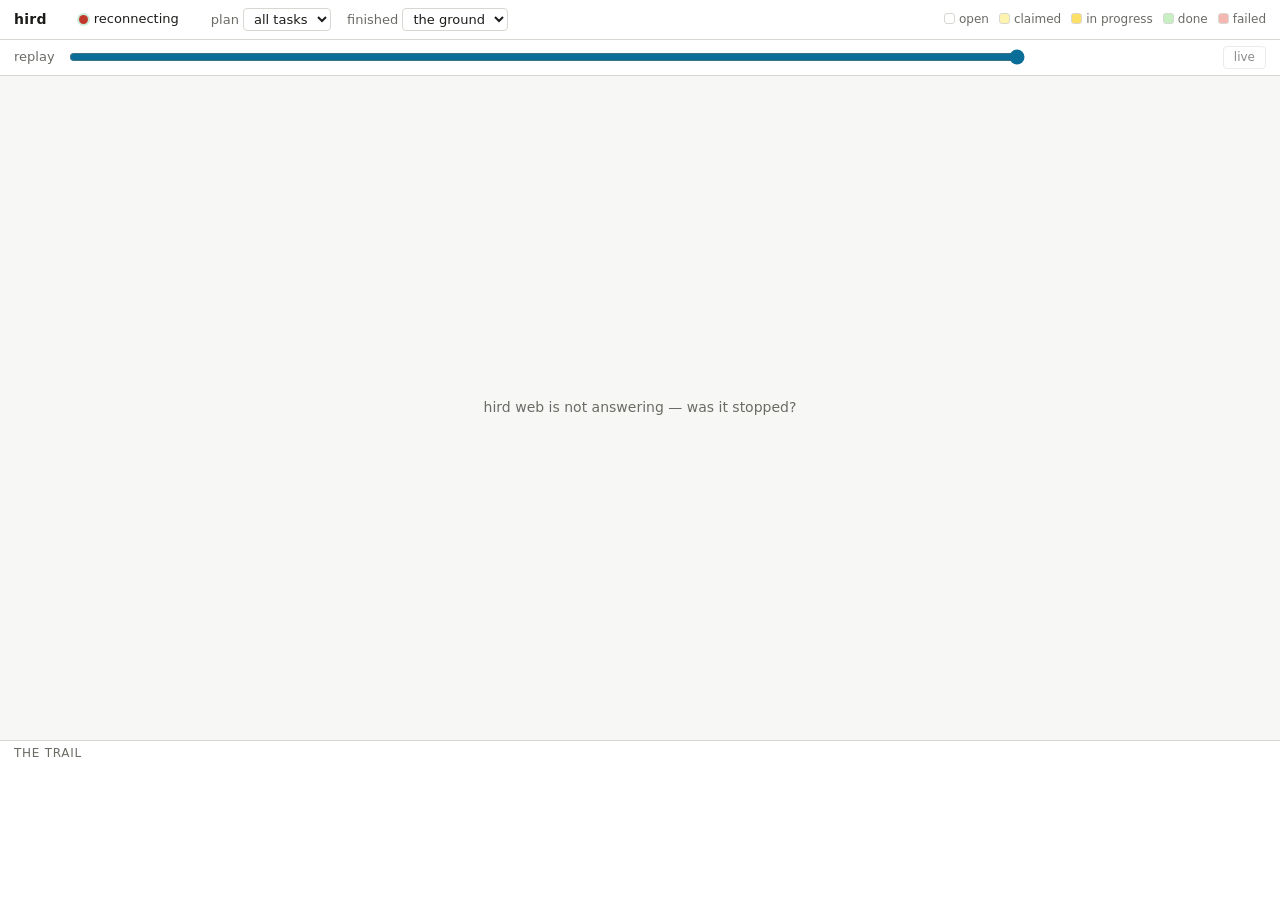
==== src/web/index.html @ d99dd248 "The picture: graph --json, the TUI graph screen, and hird web The queue said the shape of a plan in " ====
<!doctype html>
<html lang="en">
<head>
<meta charset="utf-8">
<meta name="viewport" content="width=device-width, initial-scale=1">
<title>hird</title>
<style>
  :root {
    color-scheme: light dark;
    --bg: #f7f7f5; --panel: #ffffff; --ink: #1c1c1a; --muted: #6b6b66; --line: #d8d8d2;
    --open: #ffffff; --open-ink: #1c1c1a; --claimed: #fff3b0; --progress: #ffe066;
    --done: #c7f0c2; --failed: #f5b7b1; --cancelled: #e2e2dd;
    --edge: #a8a8a0; --edge-hot: #1c1c1a; --accent: #0b6e99; --warn: #b7791f; --review: #8e44ad;
    --select: #0b6e99;
  }
  @media (prefers-color-scheme: dark) {
    :root {
      --bg: #161614; --panel: #1f1f1c; --ink: #ecebe6; --muted: #9a9a92; --line: #3a3a35;
      --open: #2a2a26; --open-ink: #ecebe6; --claimed: #5a4a10; --progress: #6e5a00;
      --done: #1f4d2a; --failed: #5c2222; --cancelled: #2e2e2a;
      --edge: #55554f; --edge-hot: #ecebe6; --accent: #5fb3e0; --warn: #e2b04a; --review: #c58ae0;
      --select: #5fb3e0;
    }
  }
  * { box-sizing: border-box; }
  html, body { height: 100%; margin: 0; }
  body {
    background: var(--bg); color: var(--ink);
    font: 14px/1.4 ui-sans-serif, system-ui, -apple-system, "Segoe UI", Roboto, sans-serif;
    display: grid; grid-template-rows: auto auto 1fr auto; height: 100vh;
  }
  header { display: flex; flex-wrap: wrap; gap: 10px 16px; align-items: center; padding: 8px 14px; border-bottom: 1px solid var(--line); background: var(--panel); }
  header .brand { font-weight: 700; letter-spacing: .02em; }
  header .project { color: var(--muted); font-family: ui-monospace, SFMono-Regular, Menlo, monospace; font-size: 12px; }
  header .counts span { margin-right: 10px; color: var(--muted); }
  header .counts b { color: var(--ink); font-weight: 600; }
  header label { color: var(--muted); font-size: 13px; }
  header select { font: inherit; font-size: 13px; background: var(--panel); color: var(--ink); border: 1px solid var(--line); border-radius: 4px; padding: 2px 6px; }
  #live { display: inline-flex; align-items: center; gap: 6px; font-size: 13px; }
  #live .dot { width: 9px; height: 9px; border-radius: 50%; background: #3cb371; box-shadow: 0 0 0 2px rgba(60,179,113,.25); }
  #live.replay .dot { background: var(--warn); box-shadow: none; }
  #live.lost .dot { background: #c0392b; }
  #recess { display: none; width: 100%; padding: 6px 10px; border-radius: 6px; background: var(--claimed); color: var(--open-ink); font-size: 13px; }
  #recess.on { display: block; }
  #scrub { display: flex; gap: 12px; align-items: center; padding: 6px 14px; border-bottom: 1px solid var(--line); background: var(--panel); font-size: 13px; color: var(--muted); }
  #scrub input[type=range] { flex: 1; accent-color: var(--accent); }
  #scrub button { font: inherit; font-size: 12px; padding: 2px 10px; border: 1px solid var(--line); border-radius: 4px; background: var(--panel); color: var(--ink); cursor: pointer; }
  #scrub button:disabled { opacity: .5; cursor: default; }
  #scrub .asof { font-family: ui-monospace, SFMono-Regular, Menlo, monospace; min-width: 22ch; }
  main { display: grid; grid-template-columns: 1fr 0; min-height: 0; transition: grid-template-columns .15s ease; }
  main.open { grid-template-columns: 1fr minmax(320px, 38%); }
  #canvas { overflow: auto; position: relative; }
  #empty { position: absolute; inset: 0; display: grid; place-items: center; color: var(--muted); }
  svg { display: block; }
  .edge { fill: none; stroke: var(--edge); stroke-width: 1.5; }
  .edge.waiting { stroke-dasharray: 5 4; }
  .edge.hot { stroke: var(--edge-hot); stroke-width: 2.5; }
  .edge.dim { opacity: .25; }
  .node { cursor: pointer; }
  .node rect { stroke: var(--line); stroke-width: 1; rx: 8; }
  .node.st-open rect { fill: var(--open); }
  .node.st-claimed rect { fill: var(--claimed); }
  .node.st-in_progress rect { fill: var(--progress); }
  .node.st-done rect { fill: var(--done); }
  .node.st-failed rect { fill: var(--failed); }
  .node.st-cancelled rect { fill: var(--cancelled); }
  .node.selected rect { stroke: var(--select); stroke-width: 2.5; }
  .node.related rect { stroke: var(--select); stroke-width: 1.5; stroke-dasharray: 4 3; }
  .node.dim { opacity: .35; }
  .node.review rect { stroke: var(--review); }
  .node text { fill: var(--open-ink); font-size: 12.5px; pointer-events: none; }
  .node .seq { font-weight: 700; }
  .node .sub { fill: var(--muted); font-size: 11.5px; }
  .node .badge { font-size: 11px; fill: var(--warn); }
  .node .badge.review { fill: var(--review); }
  .node .badge.ok { fill: #2e7d32; }
  .node .badge.req { fill: var(--accent); }
  .wave-label { fill: var(--muted); font-size: 11px; letter-spacing: .06em; text-transform: uppercase; }
  .wave-line { stroke: var(--line); stroke-dasharray: 2 4; }
  aside { border-left: 1px solid var(--line); background: var(--panel); overflow: auto; display: none; }
  main.open aside { display: block; }
  aside .bar { display: flex; justify-content: space-between; align-items: center; padding: 8px 12px; border-bottom: 1px solid var(--line); position: sticky; top: 0; background: var(--panel); }
  aside .bar button { font: inherit; border: 0; background: transparent; color: var(--muted); cursor: pointer; font-size: 18px; line-height: 1; }
  aside h3 { margin: 12px 12px 4px; font-size: 12px; text-transform: uppercase; letter-spacing: .06em; color: var(--muted); }
  aside pre { margin: 0 12px 12px; padding: 10px; background: var(--bg); border: 1px solid var(--line); border-radius: 6px; white-space: pre-wrap; word-break: break-word; font: 12px/1.45 ui-monospace, SFMono-Regular, Menlo, monospace; }
  footer { border-top: 1px solid var(--line); background: var(--panel); height: 160px; display: grid; grid-template-rows: auto 1fr; }
  footer .bar { display: flex; justify-content: space-between; padding: 4px 14px; font-size: 12px; color: var(--muted); text-transform: uppercase; letter-spacing: .06em; }
  #feed { overflow: auto; margin: 0; padding: 0 14px 8px; list-style: none; font: 12px/1.5 ui-monospace, SFMono-Regular, Menlo, monospace; }
  #feed li { display: grid; grid-template-columns: 9ch 5ch 15ch 20ch 1fr; gap: 8px; white-space: nowrap; overflow: hidden; text-overflow: ellipsis; cursor: pointer; }
  #feed li:hover { color: var(--accent); }
  #feed .k { color: var(--muted); }
  #feed .k.claimed, #feed .k.completed { color: var(--ink); }
  #feed .k.failed, #feed .k.lease_expired, #feed .k.ground_shifted { color: #c0392b; }
  #feed .k.reviewed, #feed .k.recused { color: var(--review); }
  #feed .actor { color: var(--accent); }
  .legend { display: flex; gap: 10px; font-size: 12px; color: var(--muted); margin-left: auto; }
  .legend i { display: inline-block; width: 11px; height: 11px; border-radius: 3px; border: 1px solid var(--line); vertical-align: -1px; margin-right: 4px; }
</style>
</head>
<body>
<header>
  <span class="brand">hird</span>
  <span class="project" id="project"></span>
  <span id="live" title="the page follows the trail as it lands"><span class="dot"></span><span id="livetext">live</span></span>
  <span class="counts" id="counts"></span>
  <label>plan <select id="plan"><option value="">all tasks</option></select></label>
  <label>finished <select id="finished"><option value="related">the ground</option><option value="all">all</option><option value="none">none</option></select></label>
  <span class="legend">
    <span><i style="background:var(--open)"></i>open</span>
    <span><i style="background:var(--claimed)"></i>claimed</span>
    <span><i style="background:var(--progress)"></i>in progress</span>
    <span><i style="background:var(--done)"></i>done</span>
    <span><i style="background:var(--failed)"></i>failed</span>
  </span>
  <div id="recess"></div>
</header>
<div id="scrub">
  <span>replay</span>
  <input type="range" id="when" min="0" max="1000" value="1000" step="1" title="drag to see the board as it stood">
  <span class="asof" id="asof"></span>
  <button id="golive" disabled>live</button>
</div>
<main id="main">
  <div id="canvas"><div id="empty"></div><svg id="svg" xmlns="http://www.w3.org/2000/svg"></svg></div>
  <aside id="aside">
    <div class="bar"><strong id="aside-title"></strong><button id="close" title="close (Esc)">×</button></div>
    <h3>why</h3><pre id="why"></pre>
    <h3>show</h3><pre id="show"></pre>
  </aside>
</main>
<footer>
  <div class="bar"><span>the trail</span><span id="feedcount"></span></div>
  <ul id="feed"></ul>
</footer>
<script>
(() => {
  'use strict';
  const $ = (id) => document.getElementById(id);
  const svgNS = 'http://www.w3.org/2000/svg';
  const params = new URLSearchParams(location.search);
  const ALL = params.get('all') === '1';

  const state = {
    snap: null, selected: null, hover: null,
    live: true, at: null, plan: params.get('plan') || '', finished: 'related',
    cursor: 0, feed: [], source: null, loadTimer: null,
  };

  // ------------------------------------------------------------ fetching

  function graphUrl() {
    const q = new URLSearchParams();
    if (ALL) q.set('all', '1');
    if (state.plan) q.set('plan', state.plan);
    if (!state.live && state.at) q.set('at', state.at);
    return '/api/graph?' + q.toString();
  }

  async function load() {
    try {
      const r = await fetch(graphUrl());
      const snap = await r.json();
      if (snap.error) { showEmpty(snap.error); return; }
      state.snap = snap;
      state.cursor = Math.max(state.cursor, snap.cursor || 0);
      render();
    } catch (e) {
      showEmpty('hird web is not answering — was it stopped?');
      $('live').className = 'lost';
    }
  }

  function scheduleLoad() {
    clearTimeout(state.loadTimer);
    state.loadTimer = setTimeout(load, 150);
  }

  async function loadFeed() {
    const q = new URLSearchParams({ limit: '80' });
    if (ALL) q.set('all', '1');
    const r = await fetch('/api/events?' + q.toString());
    state.feed = await r.json();
    for (const e of state.feed) state.cursor = Math.max(state.cursor, e.cursor);
    renderFeed();
  }

  function follow() {
    if (state.source) state.source.close();
    const q = new URLSearchParams({ after: String(state.cursor) });
    if (ALL) q.set('all', '1');
    const source = new EventSource('/api/feed?' + q.toString());
    state.source = source;
    source.onmessage = (m) => {
      let e; try { e = JSON.parse(m.data); } catch (_) { return; }
      state.cursor = Math.max(state.cursor, e.cursor);
      state.feed.push(e);
      if (state.feed.length > 200) state.feed.splice(0, state.feed.length - 200);
      renderFeed();
      if (state.live) scheduleLoad();
    };
    source.onopen = () => { if (state.live) $('live').className = ''; };
    source.onerror = () => { $('live').className = 'lost'; $('livetext').textContent = 'reconnecting'; };
  }

  // ------------------------------------------------------------- layout

  const NODE_W = 236, NODE_H = 64, COL_GAP = 84, ROW_GAP = 18, PAD = 28, LABEL = 22;

  function shownTasks(snap) {
    const pending = new Set(snap.tasks.filter(t => !terminal(t.status)).map(t => t.seq));
    const feedsPending = new Set();
    for (const e of snap.edges) if (pending.has(e.to)) feedsPending.add(e.from);
    return snap.tasks.filter(t => {
      if (!terminal(t.status)) return true;
      if (state.finished === 'none') return false;
      if (state.finished === 'all') return true;
      return feedsPending.has(t.seq);
    });
  }

  function terminal(status) { return status === 'done' || status === 'failed' || status === 'cancelled'; }

  function layout(snap) {
    const tasks = shownTasks(snap);
    const shown = new Set(tasks.map(t => t.seq));
    const edges = snap.edges.filter(e => shown.has(e.from) && shown.has(e.to));
    const by = new Map(tasks.map(t => [t.seq, t]));

    // Finished tasks get columns of their own to the left, ordered by the
    // longest chain of finished work behind them, so a done plan still reads
    // left to right. Live tasks sit in the waves the queue computed.
    const finished = tasks.filter(t => terminal(t.status));
    const depth = new Map(finished.map(t => [t.seq, 0]));
    for (let i = 0; i <= finished.length; i++) {
      let changed = false;
      for (const e of edges) {
        if (!depth.has(e.from) || !depth.has(e.to)) continue;
        const want = depth.get(e.from) + 1;
        if (depth.get(e.to) < want) { depth.set(e.to, want); changed = true; }
      }
      if (!changed) break;
    }
    const doneCols = finished.length ? Math.max(...depth.values()) + 1 : 0;
    const columns = [];
    for (let i = 0; i < doneCols; i++) columns.push({ label: i === doneCols - 1 ? 'done' : 'done', seqs: [] });
    for (const [seq, d] of depth) columns[d].seqs.push(seq);
    const waves = snap.waves.map(w => w.filter(s => shown.has(s))).filter(w => w.length);
    waves.forEach((w, i) => columns.push({ label: i === 0 ? 'wave 1 · workable now' : 'wave ' + (i + 1), seqs: w.slice() }));

    // Order within a column by where the things it waits for sit, so
    // arrows mostly go straight across; one pass is enough for a plan.
    const pos = new Map();
    const preds = new Map();
    for (const e of edges) { if (!preds.has(e.to)) preds.set(e.to, []); preds.get(e.to).push(e.from); }
    columns.forEach((col, ci) => {
      col.seqs.sort((a, b) => {
        const ka = key(a), kb = key(b);
        return ka - kb || a - b;
      });
      col.seqs.forEach((seq, ri) => pos.set(seq, { col: ci, row: ri }));
      function key(seq) {
        const p = (preds.get(seq) || []).filter(s => pos.has(s));
        if (!p.length) return 1e6 + seq;
        return p.reduce((acc, s) => acc + pos.get(s).row, 0) / p.length;
      }
    });

    const nodes = [];
    for (const [seq, p] of pos) {
      nodes.push({
        task: by.get(seq),
        x: PAD + p.col * (NODE_W + COL_GAP),
        y: PAD + LABEL + p.row * (NODE_H + ROW_GAP),
      });
    }
    const width = PAD * 2 + columns.length * NODE_W + Math.max(0, columns.length - 1) * COL_GAP;
    const rows = Math.max(1, ...columns.map(c => c.seqs.length));
    const height = PAD * 2 + LABEL + rows * NODE_H + (rows - 1) * ROW_GAP;
    return { nodes, edges, columns, width, height, at: new Map(nodes.map(n => [n.task.seq, n])) };
  }

  // ------------------------------------------------------------ rendering

  function el(name, attrs, parent) {
    const node = document.createElementNS(svgNS, name);
    for (const [k, v] of Object.entries(attrs || {})) node.setAttribute(k, v);
    if (parent) parent.appendChild(node);
    return node;
  }
  function text(parent, x, y, content, cls) {
    const t = el('text', { x, y, class: cls || '' }, parent);
    t.textContent = content;
    return t;
  }
  function clip(s, n) { return s.length > n ? s.slice(0, n - 1) + '…' : s; }
  function harness(actor) { return actor ? actor.split(':')[0] : ''; }

  function showEmpty(message) {
    $('empty').textContent = message;
    $('empty').style.display = message ? 'grid' : 'none';
  }

  function render() {
    const snap = state.snap;
    if (!snap) return;
    $('project').textContent = snap.project || 'every project';
    $('project').title = snap.project || '';
    renderCounts(snap);
    renderPlans(snap);
    renderRecess(snap);
    renderScrub(snap);
    $('livetext').textContent = snap.live ? 'live' : 'as of ' + snap.as_of;
    $('live').className = snap.live ? '' : 'replay';

    const svg = $('svg');
    while (svg.firstChild) svg.removeChild(svg.firstChild);
    const { nodes, edges, columns, width, height, at } = layout(snap);
    if (!nodes.length) {
      showEmpty(snap.tasks.length ? 'no unfinished tasks; the graph has run its course' : 'nothing filed yet — hird add or hird plan apply puts work here');
      svg.setAttribute('width', 0); svg.setAttribute('height', 0);
      return;
    }
    showEmpty('');
    svg.setAttribute('width', width); svg.setAttribute('height', height);
    svg.setAttribute('viewBox', `0 0 ${width} ${height}`);

    const defs = el('defs', {}, svg);
    for (const [id, cls] of [['arrow', 'edge'], ['arrow-hot', 'edge hot']]) {
      const m = el('marker', { id, viewBox: '0 0 10 10', refX: 9, refY: 5, markerWidth: 8, markerHeight: 8, orient: 'auto-start-reverse' }, defs);
      const p = el('path', { d: 'M 0 0 L 10 5 L 0 10 z', class: cls }, m);
      p.style.fill = cls.includes('hot') ? 'var(--edge-hot)' : 'var(--edge)';
      p.style.stroke = 'none';
    }

    columns.forEach((col, i) => {
      const x = PAD + i * (NODE_W + COL_GAP);
      text(svg, x, PAD + 4, col.label, 'wave-label');
      if (i) el('line', { x1: x - COL_GAP / 2, y1: PAD - 8, x2: x - COL_GAP / 2, y2: height - PAD / 2, class: 'wave-line' }, svg);
    });

    const focus = state.hover ?? state.selected;
    const related = new Set();
    if (focus != null) {
      related.add(focus);
      for (const e of edges) { if (e.from === focus) related.add(e.to); if (e.to === focus) related.add(e.from); }
    }

    const edgeLayer = el('g', {}, svg);
    for (const e of edges) {
      const a = at.get(e.from), b = at.get(e.to);
      if (!a || !b) continue;
      const x1 = a.x + NODE_W, y1 = a.y + NODE_H / 2, x2 = b.x, y2 = b.y + NODE_H / 2;
      const dx = Math.max(30, (x2 - x1) / 2);
      const hot = focus != null && (e.from === focus || e.to === focus);
      const waiting = !terminal(a.task.status);
      const cls = 'edge' + (waiting ? ' waiting' : '') + (hot ? ' hot' : (focus != null ? ' dim' : ''));
      el('path', { d: `M ${x1} ${y1} C ${x1 + dx} ${y1}, ${x2 - dx} ${y2}, ${x2} ${y2}`, class: cls, 'marker-end': hot ? 'url(#arrow-hot)' : 'url(#arrow)' }, edgeLayer);
    }

    const nodeLayer = el('g', {}, svg);
    for (const n of nodes) {
      const t = n.task;
      let cls = 'node st-' + t.status;
      if (t.review_of != null) cls += ' review';
      if (state.selected === t.seq) cls += ' selected';
      else if (related.has(t.seq)) cls += ' related';
      else if (focus != null) cls += ' dim';
      const g = el('g', { class: cls, transform: `translate(${n.x},${n.y})`, 'data-seq': t.seq }, nodeLayer);
      el('rect', { width: NODE_W, height: NODE_H, rx: 8 }, g);
      const title = el('title', {}, g);
      title.textContent = `#${t.seq} ${t.title}\n${t.status}${t.holder ? ' · ' + t.holder : ''}`;
      const line1 = text(g, 12, 21, '', '');
      const seq = document.createElementNS(svgNS, 'tspan'); seq.setAttribute('class', 'seq'); seq.textContent = `#${t.seq} `;
      const ttl = document.createElementNS(svgNS, 'tspan'); ttl.textContent = clip(t.title, 30);
      line1.appendChild(seq); line1.appendChild(ttl);

      let sub = t.status.replace('_', ' ');
      if (t.holder) sub += ' · ' + harness(t.holder);
      const line2 = text(g, 12, 39, sub, 'sub');
      if (t.lease_expires_at) {
        const lease = document.createElementNS(svgNS, 'tspan');
        lease.setAttribute('class', 'lease'); lease.setAttribute('data-expires', t.lease_expires_at);
        lease.textContent = ' · ' + remaining(t.lease_expires_at);
        line2.appendChild(lease);
      }

      const badges = [];
      if (t.waits_for.length) badges.push(['waits ' + t.waits_for.map(s => '#' + s).join(' '), 'badge']);
      if (t.awaits_answer) badges.push(['awaits answer', 'badge']);
      if (t.requires.length) badges.push(['requires ' + t.requires.join(','), 'badge req']);
      if (t.review_of != null) badges.push(['reviews #' + t.review_of, 'badge review']);
      if (t.under_review != null && t.status === 'done') badges.push(['under review #' + t.under_review, 'badge review']);
      if (t.verdict === 'upheld' && t.status === 'done') badges.push(['upheld', 'badge ok']);
      if (t.verdict === 'sent_back' && t.status === 'open') badges.push(['sent back', 'badge']);
      if (t.priority) badges.push([(t.priority > 0 ? '▲' : '▼') + Math.abs(t.priority), 'sub']);
      let x = 12;
      const line3 = text(g, 12, 56, '', '');
      for (const [label, c] of badges) {
        const span = document.createElementNS(svgNS, 'tspan');
        span.setAttribute('class', c); span.textContent = label + '  ';
        line3.appendChild(span);
        x += label.length * 6.6 + 12;
        if (x > NODE_W - 20) break;
      }

      g.addEventListener('click', () => select(t.seq));
      g.addEventListener('mouseenter', () => { state.hover = t.seq; render(); });
      g.addEventListener('mouseleave', () => { state.hover = null; render(); });
    }
  }

  function renderCounts(snap) {
    const c = {};
    for (const t of snap.tasks) c[t.status] = (c[t.status] || 0) + 1;
    const order = ['open', 'claimed', 'in_progress', 'done', 'failed', 'cancelled'];
    const box = $('counts');
    box.textContent = '';
    for (const s of order) {
      if (!c[s]) continue;
      const span = document.createElement('span');
      const b = document.createElement('b'); b.textContent = c[s];
      span.appendChild(b); span.appendChild(document.createTextNode(' ' + s.replace('_', ' ')));
      box.appendChild(span);
    }
  }

  function renderPlans(snap) {
    const sel = $('plan');
    const have = new Set([...sel.options].map(o => o.value));
    for (const p of snap.plans) {
      if (have.has(p)) continue;
      const o = document.createElement('option'); o.value = p; o.textContent = p; sel.appendChild(o);
    }
    sel.value = state.plan;
  }

  function renderRecess(snap) {
    const box = $('recess');
    if (snap.recess) {
      box.textContent = 'in recess' + (snap.recess.reason ? ' — "' + snap.recess.reason + '"' : '') + ' · called ' + snap.recess.at + ' · nothing new is handed out; hird resume lifts it';
      box.className = 'on';
    } else {
      box.className = '';
    }
  }

  // ----------------------------------------------------------- the scrubber

  let scrubMin = 0, scrubMax = 0;
  function renderScrub(snap) {
    const range = $('when');
    if (!snap.first_at) { range.disabled = true; $('asof').textContent = 'no trail yet'; return; }
    range.disabled = false;
    scrubMin = Date.parse(snap.first_at);
    scrubMax = Date.now();
    if (state.live) {
      range.value = 1000;
      $('asof').textContent = 'now';
      $('golive').disabled = true;
    } else {
      $('asof').textContent = snap.as_of;
      $('golive').disabled = false;
    }
  }

  $('when').addEventListener('input', () => {
    const f = Number($('when').value) / 1000;
    if (f >= 1) { goLive(); return; }
    const at = new Date(scrubMin + (scrubMax - scrubMin) * f);
    state.live = false;
    state.at = at.toISOString().replace(/\.\d{3}Z$/, '.999Z');
    $('asof').textContent = state.at;
    $('golive').disabled = false;
    scheduleLoad();
  });
  function goLive() { state.live = true; state.at = null; load(); }
  $('golive').addEventListener('click', goLive);

  // -------------------------------------------------------------- the panel

  async function select(seq) {
    state.selected = seq;
    render();
    $('main').className = 'open';
    $('aside-title').textContent = '#' + seq;
    $('why').textContent = '…'; $('show').textContent = '';
    try {
      const r = await fetch('/api/task/' + seq);
      const d = await r.json();
      if (d.error) { $('why').textContent = d.error; return; }
      $('why').textContent = d.why.trim();
      $('show').textContent = d.show.trim();
      const first = d.show.split('\n')[0];
      $('aside-title').textContent = first;
    } catch (e) {
      $('why').textContent = 'could not read the task';
    }
  }
  function closePanel() { state.selected = null; $('main').className = ''; render(); }
  $('close').addEventListener('click', closePanel);
  document.addEventListener('keydown', (e) => { if (e.key === 'Escape') closePanel(); });

  // ---------------------------------------------------------------- the feed

  function renderFeed() {
    const ul = $('feed');
    ul.textContent = '';
    for (const e of state.feed) {
      const li = document.createElement('li');
      const clock = (e.at || '').slice(11, 19);
      const cells = [
        [clock, 'clock'], ['#' + e.task, 'seq'], [e.kind, 'k ' + e.kind], [e.actor, 'actor'],
        [e.detail || e.title, 'detail'],
      ];
      for (const [v, c] of cells) { const s = document.createElement('span'); s.className = c; s.textContent = v; li.appendChild(s); }
      li.title = `#${e.task} ${e.title}`;
      li.addEventListener('click', () => select(e.task));
      ul.appendChild(li);
    }
    $('feedcount').textContent = state.feed.length ? 'cursor ' + state.cursor : 'nothing on the record yet';
    ul.scrollTop = ul.scrollHeight;
  }

  // ------------------------------------------------------------- the clock

  function remaining(expires) {
    const ms = Date.parse(expires) - Date.now();
    if (isNaN(ms)) return '';
    if (ms <= 0) return 'overdue';
    const m = Math.floor(ms / 60000), s = Math.floor((ms % 60000) / 1000);
    return m ? `${m}m left` : `${s}s left`;
  }
  setInterval(() => {
    for (const span of document.querySelectorAll('.lease')) span.textContent = ' · ' + remaining(span.getAttribute('data-expires'));
  }, 1000);

  $('plan').addEventListener('change', () => { state.plan = $('plan').value; load(); });
  $('finished').addEventListener('change', () => { state.finished = $('finished').value; render(); });

  loadFeed().then(follow).catch(follow);
  load();
})();
</script>
</body>
</html>
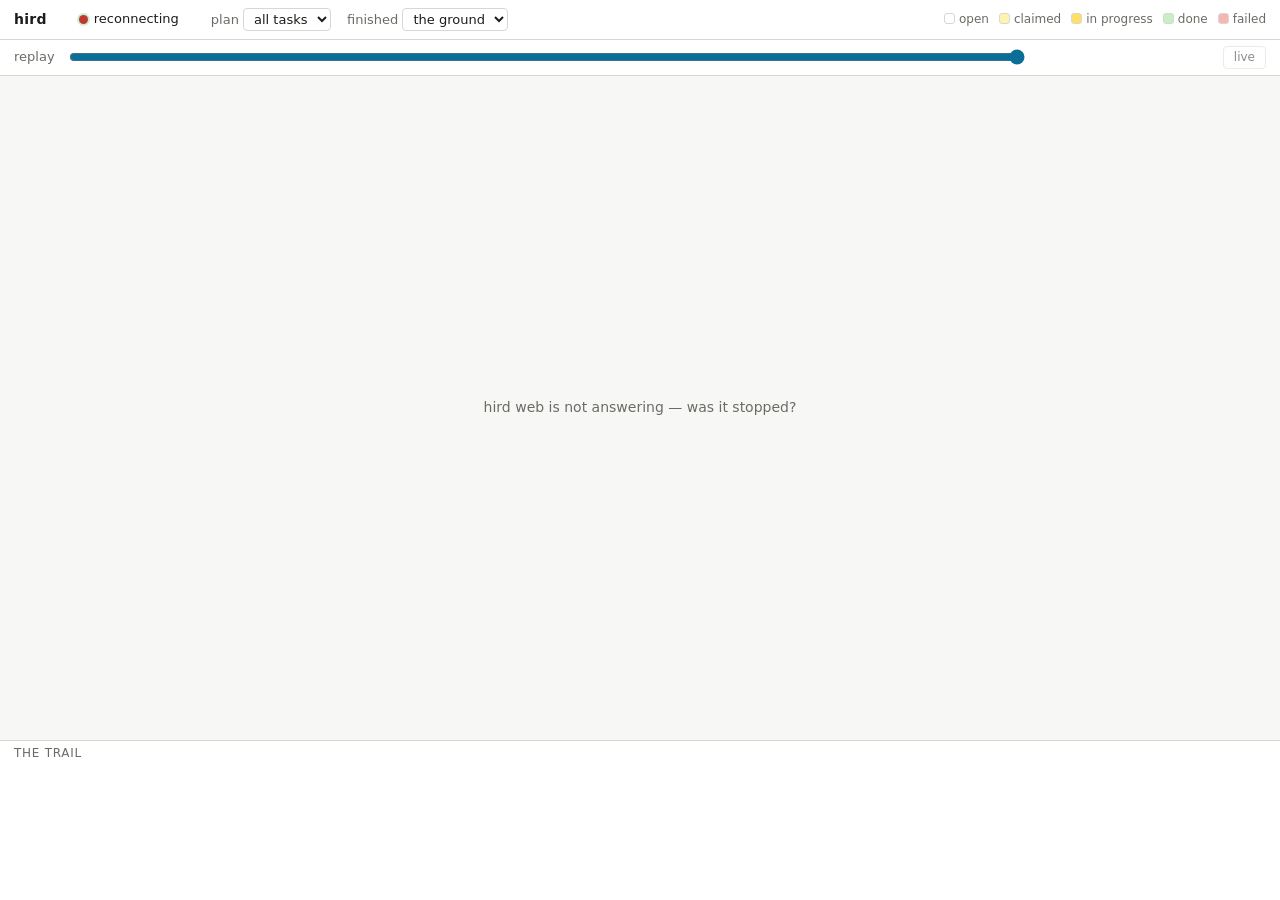
==== commit ac58db38: "The connection: a session is not a process Since v1 the MCP server has held one identity, one projec" ====
--- a/src/web/index.html
+++ b/src/web/index.html
@@ -293,7 +293,11 @@
     return t;
   }
   function clip(s, n) { return s.length > n ? s.slice(0, n - 1) + '…' : s; }
-  function harness(actor) { return actor ? actor.split(':')[0] : ''; }
+  // An actor is `[person/]harness:session`. The board asks two questions of
+  // it — what model holds this, and, on a queue more than one person files
+  // into, who is driving it.
+  function harness(actor) { const w = actor ? actor.split(':')[0] : ''; const i = w.lastIndexOf('/'); return i < 0 ? w : w.slice(i + 1); }
+  function person(actor) { const w = actor ? actor.split(':')[0] : ''; const i = w.indexOf('/'); return i < 0 ? '' : w.slice(0, i); }
 
   function showEmpty(message) {
     $('empty').textContent = message;
@@ -376,6 +380,7 @@
 
       let sub = t.status.replace('_', ' ');
       if (t.holder) sub += ' · ' + harness(t.holder);
+      if (t.holder && person(t.holder)) sub += ' · ' + person(t.holder);
       const line2 = text(g, 12, 39, sub, 'sub');
       if (t.lease_expires_at) {
         const lease = document.createElementNS(svgNS, 'tspan');
